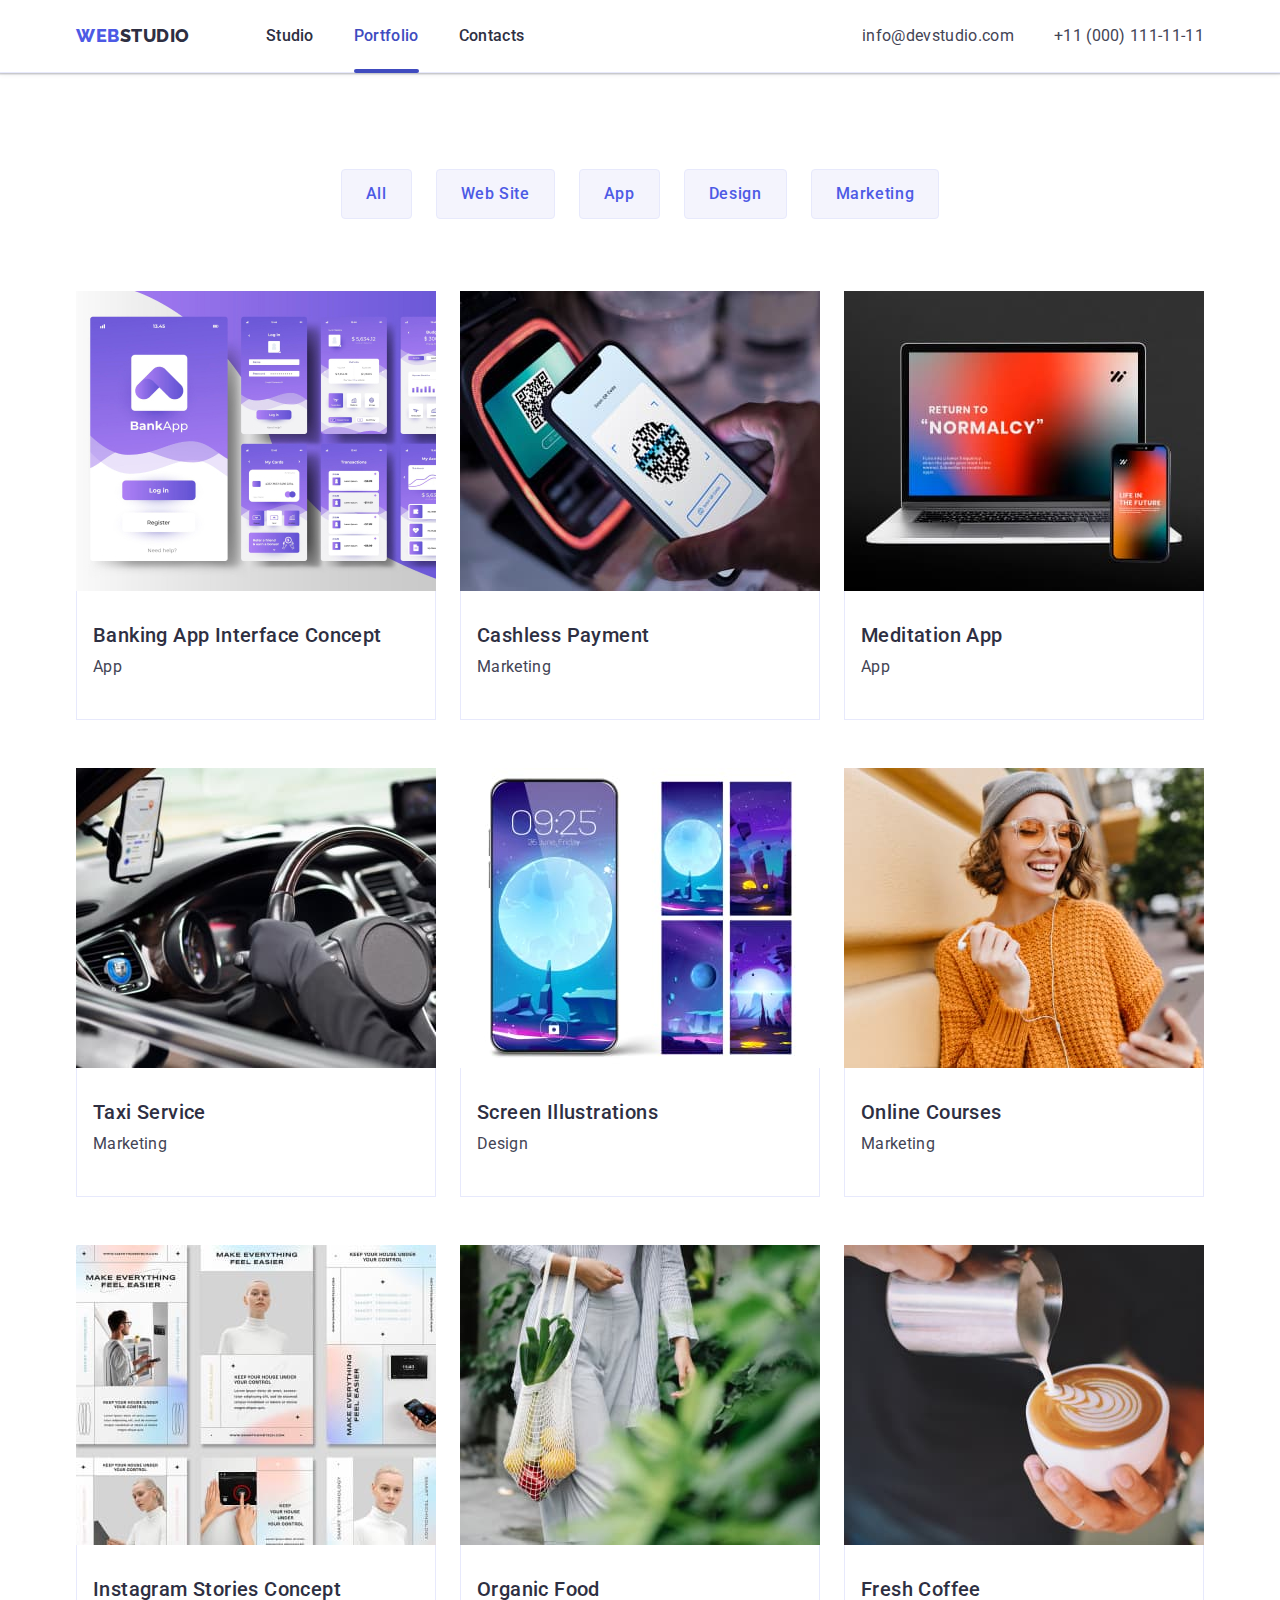
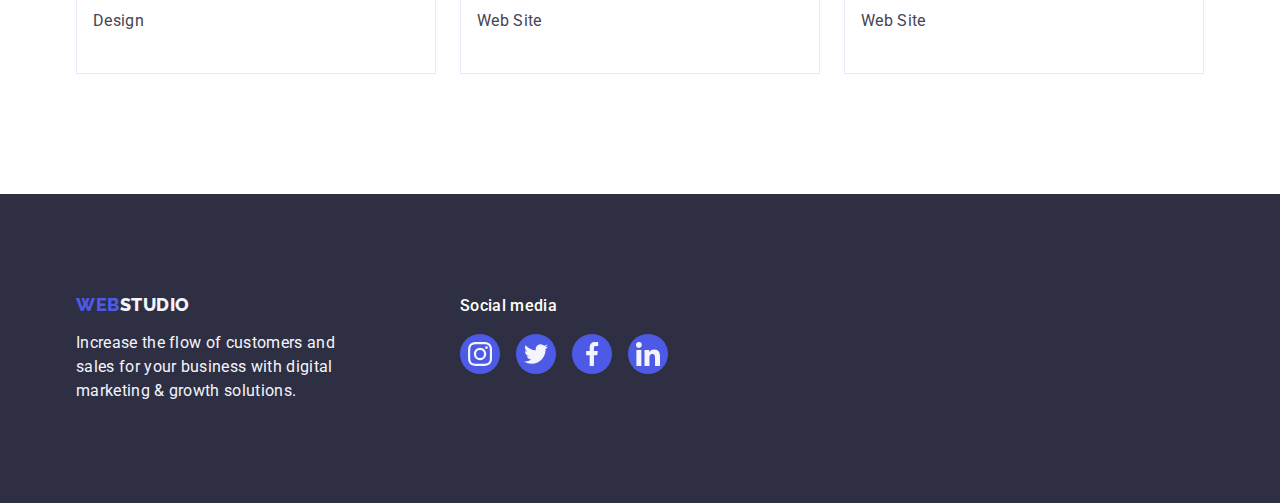
==== portfolio.html @ de72e560 "Summary" ====
<!DOCTYPE html>
<html lang="en">
  <head>
    <meta charset="UTF-8" />
    <meta name="viewport" content="width=device-width, initial-scale=1.0" />
    <title>Document</title>
    <link
      rel="stylesheet"
      href="https://cdnjs.cloudflare.com/ajax/libs/modern-normalize/2.0.0/modern-normalize.min.css"
    />
    <link href="./css/styles.css" rel="stylesheet" />
    <link rel="preconnect" href="https://fonts.googleapis.com" />
    <link rel="preconnect" href="https://fonts.gstatic.com" crossorigin />
    <link
      href="https://fonts.googleapis.com/css2?family=Raleway:wght@800&family=Roboto:wght@400;500;700;900&display=swap"
      rel="stylesheet"
    />
  </head>
  <body>
    <header class="header">
      <div class="header-navigation container">
        <nav class="nav">
          <a class="logo link" href="./index.html">
            Web<span class="highlight-dark">Studio</span></a
          >
          <ul class="menu-nav list">
            <li>
              <a class="menu-nav-item link" href="./index.html">Studio</a>
            </li>
            <li>
              <a class="menu-nav-item link-active link" href="./portfolio.html"
                >Portfolio</a
              >
            </li>
            <li><a class="menu-nav-item link" href="">Contacts</a></li>
          </ul>
        </nav>
        <address class="address-element">
          <ul class="address list">
            <li>
              <a class="contact link" href="mailto:info@devstudio.com"
                >info@devstudio.com</a
              >
            </li>
            <li>
              <a class="contact link" href="tel:+110001111111"
                >+11 (000) 111-11-11</a
              >
            </li>
          </ul>
        </address>
      </div>
    </header>
    <main>
      <section class="portfolio section">
        <div class="container">
          <h1 class="visually-hidden">Header portfolio</h1>
          <ul class="btn list">
            <li><button type="button" class="btn-menu">All</button></li>
            <li><button type="button" class="btn-menu">Web Site</button></li>
            <li><button type="button" class="btn-menu">App</button></li>
            <li><button type="button" class="btn-menu">Design</button></li>
            <li><button type="button" class="btn-menu">Marketing</button></li>
          </ul>
          <ul class="photos list">
            <li class="photos-list-item">
              <a class="photos-link link" href="">
                <div class="box">
                  <img
                    src="./images/banking-app.jpg"
                    alt="banking app"
                    width="360"
                    height="300"
                  />
                  <p class="overlay-paragraph">
                    14 Stylish and User-Friendly App Design Concepts · Task
                    Manager App · Calorie Tracker App · Exotic Fruit Ecommerce
                    App · Cloud Storage App
                  </p>
                </div>
                <div class="description">
                  <h2 class="photos-header">Banking App Interface Concept</h2>
                  <p class="paragraph">App</p>
                </div>
              </a>
            </li>
            <li class="photos-list-item">
              <a class="photos-link link" href="">
                <div class="box">
                  <img
                    src="./images/cashless-payment.jpg"
                    alt="cashless payment"
                    width="360"
                    height="300"
                  />
                  <p class="overlay-paragraph">
                    14 Stylish and User-Friendly App Design Concepts · Task
                    Manager App · Calorie Tracker App · Exotic Fruit Ecommerce
                    App · Cloud Storage App
                  </p>
                </div>
                <div class="description">
                  <h2 class="photos-header">Cashless Payment</h2>
                  <p class="paragraph">Marketing</p>
                </div>
              </a>
            </li>
            <li class="photos-list-item">
              <a class="photos-link link" href="">
                <div class="box">
                  <img
                    src="./images/meditaion-app.jpg"
                    alt="mediation app"
                    width="360"
                    height="300"
                  />
                  <p class="overlay-paragraph">
                    14 Stylish and User-Friendly App Design Concepts · Task
                    Manager App · Calorie Tracker App · Exotic Fruit Ecommerce
                    App · Cloud Storage App
                  </p>
                </div>
                <div class="description">
                  <h2 class="photos-header">Meditation App</h2>
                  <p class="paragraph">App</p>
                </div>
              </a>
            </li>
            <li class="photos-list-item">
              <a class="photos-link link" href="">
                <div class="box">
                  <img
                    src="./images/taxi-service.jpg"
                    alt="taxi"
                    width="360"
                    height="300"
                  />
                  <p class="overlay-paragraph">
                    14 Stylish and User-Friendly App Design Concepts · Task
                    Manager App · Calorie Tracker App · Exotic Fruit Ecommerce
                    App · Cloud Storage App
                  </p>
                </div>
                <div class="description">
                  <h2 class="photos-header">Taxi Service</h2>
                  <p class="paragraph">Marketing</p>
                </div>
              </a>
            </li>
            <li class="photos-list-item">
              <a class="photos-link link">
                <div class="box">
                  <img
                    src="./images/screen-illustrations.jpg"
                    alt="screen illustrations"
                    width="360"
                    height="300"
                  />
                  <p class="overlay-paragraph">
                    14 Stylish and User-Friendly App Design Concepts · Task
                    Manager App · Calorie Tracker App · Exotic Fruit Ecommerce
                    App · Cloud Storage App
                  </p>
                </div>
                <div class="description">
                  <h2 class="photos-header">Screen Illustrations</h2>
                  <p class="paragraph">Design</p>
                </div>
              </a>
            </li>
            <li class="photos-list-item">
              <a class="photos-link link">
                <div class="box">
                  <img
                    src="./images/online-coursers.jpg"
                    alt="online courses"
                    width="360"
                    height="300"
                  />
                  <p class="overlay-paragraph">
                    14 Stylish and User-Friendly App Design Concepts · Task
                    Manager App · Calorie Tracker App · Exotic Fruit Ecommerce
                    App · Cloud Storage App
                  </p>
                </div>
                <div class="description">
                  <h2 class="photos-header">Online Courses</h2>
                  <p class="paragraph">Marketing</p>
                </div>
              </a>
            </li>
            <li class="photos-list-item">
              <a class="photos-link link">
                <div class="box">
                  <img
                    src="./images/instagram-stories-concept.jpg"
                    alt="stories concept"
                    width="360"
                    height="300"
                  />
                  <p class="overlay-paragraph">
                    14 Stylish and User-Friendly App Design Concepts · Task
                    Manager App · Calorie Tracker App · Exotic Fruit Ecommerce
                    App · Cloud Storage App
                  </p>
                </div>
                <div class="description">
                  <h2 class="photos-header">Instagram Stories Concept</h2>
                  <p class="paragraph">Design</p>
                </div>
              </a>
            </li>
            <li class="photos-list-item">
              <a class="photos-link link">
                <div class="box">
                  <img
                    src="./images/organic-food.jpg"
                    alt="organic food"
                    width="360"
                    height="300"
                  />
                  <p class="overlay-paragraph">
                    14 Stylish and User-Friendly App Design Concepts · Task
                    Manager App · Calorie Tracker App · Exotic Fruit Ecommerce
                    App · Cloud Storage App
                  </p>
                </div>
                <div class="description">
                  <h2 class="photos-header">Organic Food</h2>
                  <p class="paragraph">Web Site</p>
                </div>
              </a>
            </li>
            <li class="photos-list-item">
              <a class="photos-link link">
                <div class="box">
                  <img
                    src="./images/fresh-coffee.jpg"
                    alt="cup of coffee"
                    width="360"
                    height="300"
                  />
                  <p class="overlay-paragraph">
                    14 Stylish and User-Friendly App Design Concepts · Task
                    Manager App · Calorie Tracker App · Exotic Fruit Ecommerce
                    App · Cloud Storage App
                  </p>
                </div>
                <div class="description">
                  <h2 class="photos-header">Fresh Coffee</h2>
                  <p class="paragraph">Web Site</p>
                </div>
              </a>
            </li>
          </ul>
        </div>
      </section>
    </main>
    <footer class="footer">
      <div class="container-footer container">
        <div class="content-footer">
          <a class="footer-logo link" href="./index.html">
            Web<span class="highlight-bright">Studio</span></a
          >
          <p class="footer-paragraph">
            Increase the flow of customers and sales for your business with
            digital marketing & growth solutions.
          </p>
        </div>
        <div class="socials-footer">
          <p class="socials-paragraph">Social media</p>
          <ul class="socials-footer-icon">
            <li class="socials-footer-item">
              <a class="socials-footer-link" href="">
                <svg width="24" height="24" class="icon-svg">
                  <use href="./images/icons.svg#icon-instagram"></use>
                </svg>
              </a>
            </li>
            <li class="socials-footer-item">
              <a class="socials-footer-link" href="">
                <svg width="24" height="24" class="icon-svg">
                  <use href="./images/icons.svg#icon-twitter"></use>
                </svg>
              </a>
            </li>
            <li class="socials-footer-item">
              <a class="socials-footer-link" href="">
                <svg width="24" height="24" class="icon-svg">
                  <use href="./images/icons.svg#icon-facebook"></use>
                </svg>
              </a>
            </li>
            <li class="socials-footer-item">
              <a class="socials-footer-link" href="">
                <svg width="24" height="24" class="icon-svg">
                  <use href="./images/icons.svg#icon-linkedin"></use>
                </svg>
              </a>
            </li>
          </ul>
        </div>
      </div>
    </footer>
  </body>
</html>
---- css/styles.css ----
:root {
  --navy-blue: #2e2f42;
  --slate: #434455;
  --light-slate: #8e8f99;
  --white: #ffffff;
  --cloud: #f4f4fd;
  --iris: #4d5ae5;
  --ocean: #404bbf;
  --cornflower: #e7e9fc;
  --green: #31d0aa;
  --dairy: #fcfcfc;
}

* {
  margin: 0;
  padding: 0;
}

img {
  display: block;
  max-width: 100%;
  height: auto;
}
button {
  cursor: pointer;
  border: none;
  border-radius: 4px;
}
ul,
ol {
  list-style: none;
  margin: 0;
  padding-left: 0;
}

.section {
  padding: 120px 0;
}
body {
  background: var(--white);
  font-family: 'Roboto', sans-serif;
  color: var(--slate);
}

.list {
  list-style-type: none;
}

.link {
  text-decoration: none;
}
.link-active {
  position: relative;
}
.header {
  border-bottom: 1px solid var(--cornflower);
  box-shadow: 0px 1px 6px 0px rgba(46, 47, 66, 0.08),
    0px 1px 1px 0px rgba(46, 47, 66, 0.16),
    0px 2px 1px 0px rgba(46, 47, 66, 0.08);
}
.header-navigation {
  display: flex;
  justify-content: space-between;
  align-items: center;
}

.nav {
  display: flex;
  align-items: center;
  justify-content: space-between;
}

.menu-nav {
  display: flex;
  gap: 40px;
}
.menu-nav-item {
  display: inline-block;
  color: var(--navy-blue);
  font-weight: 500;
  line-height: 1.5;
  letter-spacing: 0.02em;
  padding: 24px 0;
  transition-property: color;
  transition-duration: 250ms;
  transition-timing-function: cubic-bezier(0.4, 0, 0.2, 1);
}

.menu-nav-item:active,
.menu-nav-item:hover,
.menu-nav-item:focus {
  color: var(--ocean);
}

.menu-nav-item::after {
  content: ' ';
  position: absolute;
  left: 0;
  bottom: -1px;
  height: 4px;
  border-radius: 2px;
  background-color: var(--ocean);
  display: flex;
}
.link-active {
  position: relative;
  color: #404bbf;
}

.link-active::after {
  position: absolute;
  content: '';
  left: 0;
  bottom: -1px;
  width: 100%;
  height: 4px;
  background-color: #404bbf;
  border-radius: 2px;
}

.address {
  font-style: normal;
  display: flex;
  gap: 40px;
  padding: 24px 0;
}

.contact {
  color: var(--slate);
  line-height: 1.5;
  letter-spacing: 0.02em;
  transition-property: color;
  transition-duration: 250ms;
  transition-timing-function: cubic-bezier(0.4, 0, 0.2, 1);
}

.contact:hover,
.contact:focus,
.contact:active {
  color: var(--ocean);
}

.logo {
  color: var(--iris);
  font-family: 'Raleway', sans-serif;
  font-size: 18px;
  font-weight: 800;
  line-height: 1.17;
  text-transform: uppercase;
  letter-spacing: 0.03em;
  margin-right: 76px;
}

.highlight-dark {
  color: var(--navy-blue);
}

.container {
  width: 1158px;
  padding: 0 15px;
  margin: 0 auto;
}
.first-section {
  background-color: var(--navy-blue);
  padding: 188px 0;
  background-image: linear-gradient(
      rgba(46, 47, 66, 0.7),
      rgba(46, 47, 66, 0.7)
    ),
    url(../images/people-office.jpg);
  background-size: cover;
  background-position: center;
  background-repeat: no-repeat;
  max-width: 1440px;
  margin: auto;
}

.header-solutions,
.header-portfolio {
  color: var(--WHITE, #fff);
  text-align: center;
  font-size: 56px;
  font-weight: 700;
  line-height: 1.07;
  letter-spacing: 0.02em;
}

.header-solutions {
  max-width: 496px;
  margin-right: auto;
  margin-left: auto;
}

.btn-order {
  font-family: 'Roboto', sans-serif;
  color: var(--white);
  background-color: var(--iris);
  font-size: 16px;
  font-weight: 500;
  line-height: 1.5;
  letter-spacing: 0.04em;
  border: none;
  cursor: pointer;
  display: block;
  min-width: 169px;
  height: 56px;
  border-radius: 4px;
  margin-top: 48px;
  margin-right: auto;
  margin-left: auto;
  transition: background-color 250ms cubic-bezier(0.4, 0, 0.2, 1);
}

.btn-order:hover,
.btn-order:focus {
  color: var(--white);
  background-color: var(--ocean);
}
.icon {
  display: flex;
  justify-content: center;
  align-items: center;
  background-color: var(--cloud);
  height: 112px;
  border-radius: 4px;
  margin-bottom: 8px;
}

.goals-section {
  display: flex;
  padding: 120px 0;
}

.visually-hidden {
  position: absolute;
  width: 1px;
  height: 1px;
  margin: -1px;
  border: 0;
  padding: 0;
  white-space: nowrap;
  clip-path: inset(100%);
  clip: rect(0 0 0 0);
  overflow: hidden;
}

.goals {
  display: flex;
  gap: 24px;
}
.goals-list-item {
  width: calc((100% - 72px) / 4);
}
.tasks {
  display: flex;
  flex-direction: column;
  padding-top: 0;
  padding-bottom: 120px;
}
.photo-section {
  display: flex;
  gap: 24px;
  justify-content: center;
}
.photo-section-item {
  width: calc((100% - 48px) / 3);
}
.header-third {
  font-size: 20px;
  font-weight: 500;
  line-height: 1.2;
  letter-spacing: 0.02em;
  color: var(--navy-blue);
  margin-bottom: 8px;
}

.name {
  text-align: center;
  margin-bottom: 8px;
}

.position {
  text-align: center;
}

.paragraph {
  line-height: 1.5;
  letter-spacing: 0.02em;
  color: var(--slate);
  margin-bottom: 8px;
}

.our-team {
  background-color: var(--cloud);
  display: flex;
  flex-direction: column;
}
.team {
  display: flex;
  gap: 24px;
}
.header-second {
  color: var(--navy-blue);
  text-align: center;
  font-size: 36px;
  font-weight: 700;
  line-height: 1.11;
  letter-spacing: 0.02em;
  text-transform: capitalize;
  margin-bottom: 72px;
}

.team-list-item {
  background-color: var(--white);
  width: calc((100% - 72px) / 4);
  border-radius: 0px 0px 4px 4px;
  box-shadow: 0px 2px 1px 0px rgba(46, 47, 66, 0.08),
    0px 1px 1px 0px rgba(46, 47, 66, 0.16),
    0px 1px 6px 0px rgba(46, 47, 66, 0.08);
}
.name-position {
  padding: 32px 0px;
}

.team-svg {
  fill: var(--cloud);
}
.team-socials {
  display: flex;
  justify-content: center;
  gap: 24px;
}
.team-socials-item {
  width: 40px;
  height: 40px;
}

.team-socials-link {
  width: 100%;
  height: 100%;
  background-color: #4d5ae5;
  border-radius: 50%;
  display: flex;
  align-items: center;
  justify-content: center;
  transition-property: background-color;
  transition-duration: 250ms;
  transition-timing-function: cubic-bezier(0.4, 0, 0.2, 1);
}
.team-socials-link:hover,
.team-socials-link:focus {
  background-color: var(--ocean);
}
.portfolio {
  padding-top: 96px;
  padding-bottom: 120px;
}
.btn {
  display: flex;
  justify-content: center;
  gap: 24px;
  margin-bottom: 72px;
}
.btn-menu {
  color: var(--iris);
  background-color: var(--cloud);
  border: none;
  text-align: center;
  font-size: 16px;
  font-weight: 500;
  line-height: 1.5;
  letter-spacing: 0.64px;
  cursor: pointer;
  font-family: 'Roboto', sans-serif;
  padding: 12px 24px;
  border: 1px solid #e7e9fc;
  transition-property: color, background-color, border-color, box-shadow;
  transition-duration: 250ms;
  transition-timing-function: cubic-bezier(0.4, 0, 0.2, 1);
}

.btn-menu:hover,
.btn-menu:focus,
.btn-menu:active {
  color: var(--white);
  background-color: var(--ocean);
  border-color: transparent;
  box-shadow: 0px 2px 2px 0px rgba(0, 0, 0, 0.12),
    0px 2px 1px 0px rgba(0, 0, 0, 0.08), 0px 3px 1px 0px rgba(0, 0, 0, 0.1);
}
.photos {
  display: flex;
  flex-wrap: wrap;
  column-gap: 24px;
  row-gap: 48px;
}
.photos-list-item {
  width: calc((100% - 48px) / 3);
}
.box {
  position: relative;
  overflow: hidden;
}

.overlay-paragraph {
  position: absolute;
  top: 0;
  color: var(--cloud);
  font-size: 16px;
  font-weight: 400;
  line-height: 1.5;
  letter-spacing: 0.02em;
  padding: 40px 32px;
  background-color: var(--iris);
  width: 100%;
  height: 100%;
  transition: transform 250ms cubic-bezier(0.4, 0, 0.2, 1);
  transform: translateY(100%);
}

.photos-link {
  display: block;
  transition-property: box-shadow;
  transition-duration: 250ms;
  transition-timing-function: cubic-bezier(0.4, 0, 0.2, 1);
}

.photos-link:hover,
.photos-link:focus,
.photos-link:active {
  box-shadow: 0px 2px 1px 0px rgba(46, 47, 66, 0.08),
    0px 1px 1px 0px rgba(46, 47, 66, 0.16),
    0px 1px 6px 0px rgba(46, 47, 66, 0.08);
}
.photos-link:hover .overlay-paragraph,
.photos-link:focus .overlay-paragraph,
.photos-link:active .overlay-paragraph {
  box-shadow: 0px 2px 1px 0px rgba(46, 47, 66, 0.08),
    0px 1px 1px 0px rgba(46, 47, 66, 0.16),
    0px 1px 6px 0px rgba(46, 47, 66, 0.08);
  transform: translatey(0);
}

.description {
  padding: 32px 16px;
  border: 1px solid var(--cornflower);
  border-top: none;
}
.photos-list {
  list-style-type: none;
}

.photos .link {
  cursor: pointer;
}

.photos-header {
  color: var(--navy-blue);
  font-size: 20px;
  font-weight: 500;
  line-height: 1.2;
  letter-spacing: 0.4px;
  margin-bottom: 8px;
}

.photos-paragraph {
  color: var(--slate);
  line-height: 1.5;
  letter-spacing: 0.32px;
}
.customers-icons {
  display: flex;
  justify-content: center;
  gap: 24px;
}
.customers-icons-item {
  width: calc((100% - 120px) / 6);
  height: 88px;
}
.customers-icons-link {
  width: 100%;
  height: 100%;
  color: var(--light-slate);
  display: flex;
  align-items: center;
  justify-content: center;
  border-radius: 4px;
  border: 1px solid var(--LIGHT-SLATE, #8e8f99);
  transition: border-color 250ms cubic-bezier(0.4, 0, 0.2, 1),
    color 250ms cubic-bezier(0.4, 0, 0.2, 1);
}

.customers-icons-link:hover,
.customers-icons-link:focus {
  color: var(--ocean);
  border-color: var(--ocean);
}

.icon-customer {
  fill: currentColor;
}

.highlight-bright {
  color: var(--cloud);
}
.footer {
  background-color: var(--navy-blue);
  padding: 100px 0;
}

.container-footer {
  display: flex;
  align-items: baseline;
  padding: 0 15px;
}
.content-footer {
  margin-right: 120px;
}

.footer-logo {
  color: var(--iris);
  font-family: 'Raleway', sans-serif;
  font-size: 18px;
  font-weight: 800;
  line-height: 1.17;
  text-transform: uppercase;
  letter-spacing: 0.03em;
  display: inline-block;
  margin-bottom: 16px;
}

.footer-paragraph {
  line-height: 1.5;
  letter-spacing: 0.02em;
  color: var(--cloud);
  max-width: 264px;
}

.socials-paragraph {
  font-weight: 500;
  font-size: 16px;
  line-height: 1.5;
  letter-spacing: 0.02em;
  color: var(--white);
  margin-bottom: 16px;
}
.socials-footer {
  margin-right: 80px;
}

.socials-footer-icon {
  display: flex;
  gap: 16px;
}

.socials-footer-item {
  width: 40px;
  height: 40px;
}

.socials-footer-link {
  width: 100%;
  height: 100%;
  background-color: #4d5ae5;
  border-radius: 50%;
  display: flex;
  align-items: center;
  justify-content: center;
  transition-property: background-color;
  transition-duration: 250ms;
  transition-timing-function: cubic-bezier(0.4, 0, 0.2, 1);
}
.socials-footer-link:hover,
.socials-footer-link:focus {
  background-color: var(--green);
}

.icon-svg {
  fill: var(--cloud);
}
.backdrop {
  position: fixed;
  left: 0;
  top: 0;
  width: 100%;
  height: 100%;
  background: var(--NAVY-BLUE-modal, rgba(46, 47, 66, 0.4));
  transition: opacity 250ms cubic-bezier(0.4, 0, 0.2, 1),
    visibility 250ms cubic-bezier(0.4, 0, 0.2, 1);
}
.modal {
  width: 408px;
  min-height: 584px;
  border-radius: 4px;
  background: var(--dairy);
  box-shadow: 0px 2px 1px 0px rgba(0, 0, 0, 0.2),
    0px 1px 3px 0px rgba(0, 0, 0, 0.12), 0px 1px 1px 0px rgba(0, 0, 0, 0.14);
  position: absolute;
  top: 50%;
  left: 50%;
  transform: translate(-50%, -50%) scale(1);
  transition: transform 250ms cubic-bezier(0.4, 0, 0.2, 1);
  padding-top: 24px;
  padding-right: 24px;
  padding-left: 24px;
}
.is-hidden {
  opacity: 0;
  visibility: hidden;
  pointer-events: none;
}

.close-btn {
  position: absolute;
  top: 24px;
  right: 24px;
  width: 24px;
  height: 24px;
  border-radius: 50%;
  display: flex;
  align-items: center;
  justify-content: center;
  background-color: var(--cornflower);
  border: 1px solid rgba(0, 0, 0, 0.1);
  padding: 0;
  cursor: pointer;
  transition: background-color 250ms cubic-bezier(0.4, 0, 0.2, 1),
    border 250ms cubic-bezier(0.4, 0, 0.2, 1);
}

.close-btn:hover,
.close-btn:focus {
  border: none;
  background-color: #404bbf;
  fill: #ffffff;
}

.icon-close {
  transition: fill 250ms cubic-bezier(0.4, 0, 0.2, 1);
}

.email-footer {
  width: 264px;
  height: 40px;
  background-color: var(--navy-blue);
  border-radius: 4px;
  border: 1px solid var(--white);
  color: var(--white);
  margin-right: 24px;
}
.btn-subscribe {
  display: inline-flex;
  padding: 8px 24px;
  justify-content: center;
  align-items: center;
  gap: 16px;
  border-radius: 4px;
  background: var(--iris);
  color: var(--white);
  text-align: center;
  font-family: Roboto;
  position: relative;
}
.icon-subscribe {
  position: absolute;
}
.header-form-modal {
  margin-top: 72px;
  padding-bottom: 16px;
}
.order_form {
  display: flex;
  flex-direction: column;
}

label {
  display: flex;
  flex-direction: column;
}

.input-order-form {
  width: 100%;
  height: 40px;
  border-radius: 4px;
  border: 1px solid rgba(46, 47, 66, 0.4);
}
.textarea-form-modal {
  width: 100%;
  border-radius: 4px;
  border: 1px solid rgba(46, 47, 66, 0.4);
}
.input-container {
  position: relative;
}
.icon-form {
  position: absolute;
  fill: var(--navy-blue);
  top: 27%;
  left: 2%;
}
.btn-send {
  border-radius: 4px;
  background: var(--iris);
  display: inline-flex;
  padding: 16px 32px;
  align-items: flex-start;
  gap: 10px;
  color: var(--white);
  margin-top: 24px;
}

.privacypolicy {
  color: var(--light-slate);
  font-family: Roboto;
  font-size: 12px;
  font-weight: 400;
  line-height: 14px;
  letter-spacing: 0.48px;
  width: 338px;
  flex-direction: row;
  gap: 8px;
}
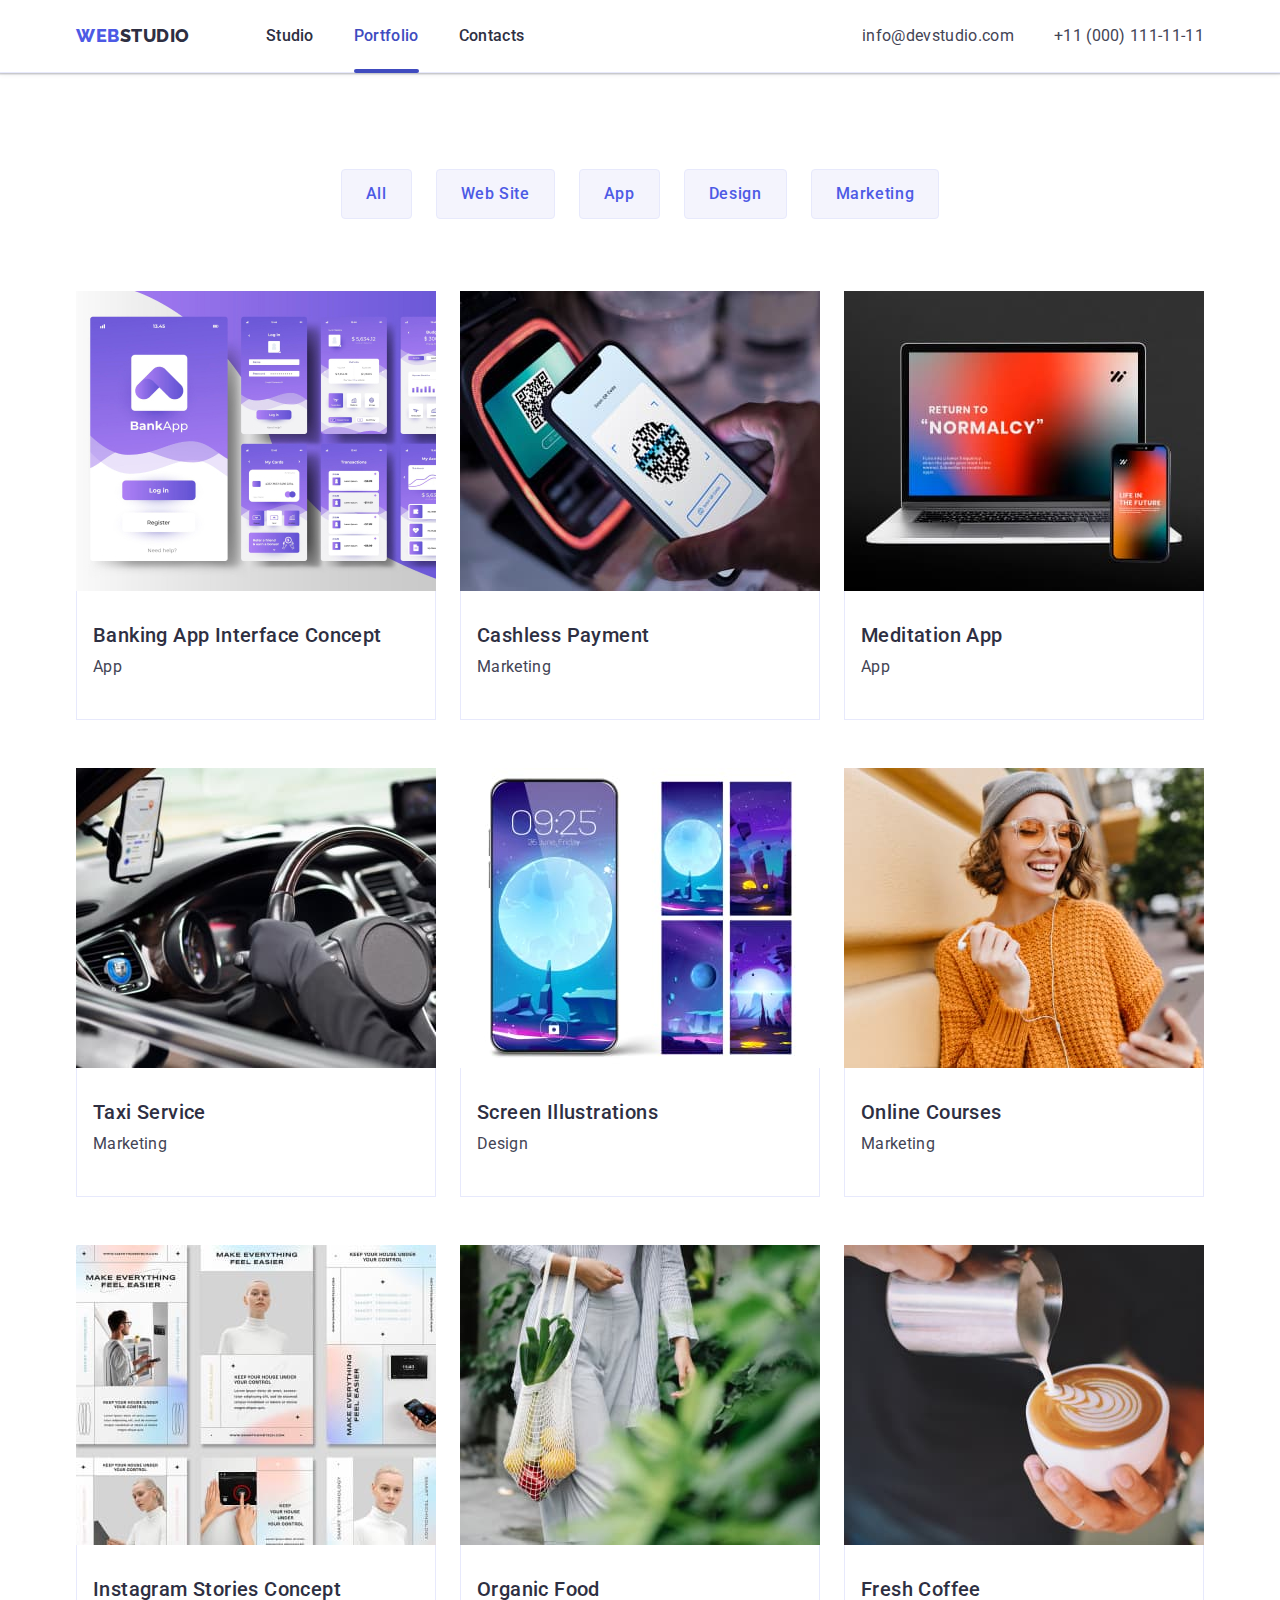
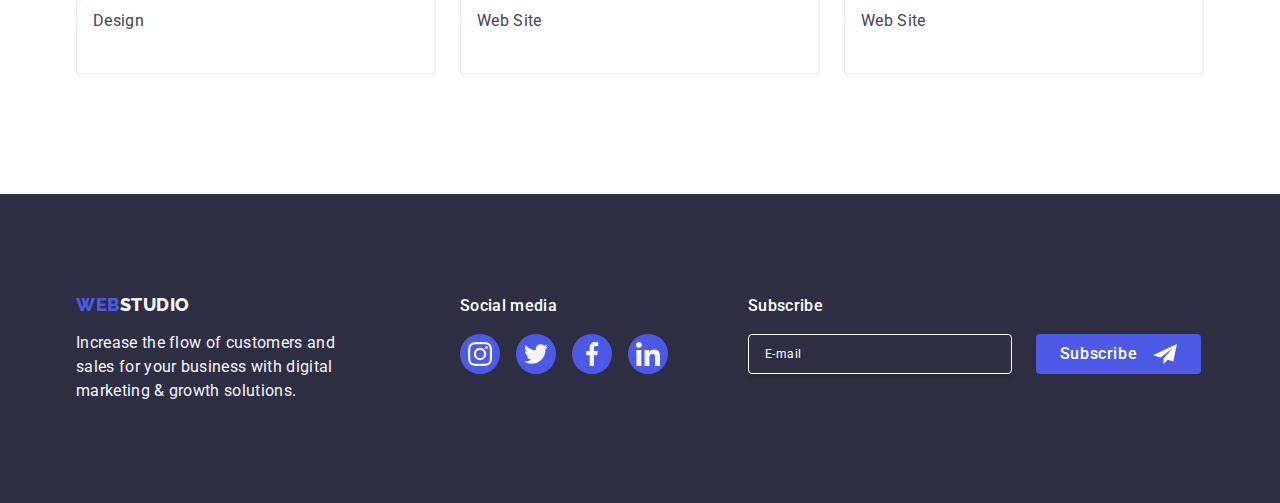
==== commit e28e0a96: "Summary" ====
--- a/portfolio.html
+++ b/portfolio.html
@@ -300,6 +300,25 @@
             </li>
           </ul>
         </div>
+        <div class="form-container">
+          <p class="socials-paragraph">Subscribe</p>
+          <form class="form-footer">
+            <label class="form-footer-label">
+              <input
+                class="email-footer"
+                name="email"
+                type="email"
+                placeholder="E-mail"
+              />
+            </label>
+            <button class="btn-subscribe" type="submit">
+              Subscribe
+              <svg width="24" height="24" class="icon-subscribe">
+                <use href="./images/icons.svg#icon-frame"></use>
+              </svg>
+            </button>
+          </form>
+        </div>
       </div>
     </footer>
   </body>
--- a/css/styles.css
+++ b/css/styles.css
@@ -600,9 +600,7 @@
   left: 50%;
   transform: translate(-50%, -50%) scale(1);
   transition: transform 250ms cubic-bezier(0.4, 0, 0.2, 1);
-  padding-top: 24px;
-  padding-right: 24px;
-  padding-left: 24px;
+  padding: 72px 24px 24px 24px;
 }
 .is-hidden {
   opacity: 0;
@@ -638,85 +636,184 @@
 .icon-close {
   transition: fill 250ms cubic-bezier(0.4, 0, 0.2, 1);
 }
+.form-footer {
+  display: flex;
+  gap: 24px;
+}
 
 .email-footer {
   width: 264px;
   height: 40px;
-  background-color: var(--navy-blue);
+  background-color: transparent;
   border-radius: 4px;
   border: 1px solid var(--white);
   color: var(--white);
-  margin-right: 24px;
+  font-size: 12px;
+  line-height: 1.5;
+  letter-spacing: 0.04em;
+  padding-left: 16px;
+  box-shadow: 0px 4px 4px 0px rgba(0, 0, 0, 0.15);
+}
+
+.email-footer::placeholder {
+  color: var(--white);
 }
 .btn-subscribe {
-  display: inline-flex;
-  padding: 8px 24px;
+  min-width: 165px;
+  height: 40px;
+  display: flex;
   justify-content: center;
   align-items: center;
-  gap: 16px;
+  font-family: 'Roboto', sans-serif;
+  font-size: 16px;
+  font-weight: 500;
+  line-height: 1.5;
+  letter-spacing: 0.04em;
+  cursor: pointer;
+  border: none;
   border-radius: 4px;
   background: var(--iris);
   color: var(--white);
+}
+.icon-subscribe {
+  margin-left: 16px;
+}
+.header-form-modal {
+  margin-bottom: 16px;
+  color: var(--navy-blue);
   text-align: center;
+  /* Body Medium */
   font-family: Roboto;
-  position: relative;
-}
-.icon-subscribe {
-  position: absolute;
-}
-.header-form-modal {
-  margin-top: 72px;
-  padding-bottom: 16px;
+  font-size: 16px;
+  font-style: normal;
+  font-weight: 500;
+  line-height: 1.5;
+  letter-spacing: 0.02em;
+}
+.label-container {
+  margin-bottom: 8px;
+}
+.label-modal {
+  font-size: 12px;
+  font-weight: 400;
+  line-height: 1.17;
+  letter-spacing: 0.04em;
+  color: var(--light-slate);
+  display: block;
+  margin-bottom: 4px;
 }
 .order_form {
   display: flex;
   flex-direction: column;
 }
 
-label {
+/* label {
   display: flex;
   flex-direction: column;
-}
+} */
 
 .input-order-form {
   width: 100%;
   height: 40px;
   border-radius: 4px;
   border: 1px solid rgba(46, 47, 66, 0.4);
-}
-.textarea-form-modal {
-  width: 100%;
-  border-radius: 4px;
+  background-color: transparent;
+  padding-left: 38px;
+  outline: transparent;
+  transition: border-color 250ms cubic-bezier(0.4, 0, 0.2, 1);
+}
+
+.input-order-form:focus {
+  border-color: var(--iris);
+}
+
+.input-container:focus-within .icon-form {
+  fill: var(--iris);
+}
+
+.input-checkbox-modal:checked + .label-modal-checkbox .icon-checkbox-container {
+  border: none;
+  background-color: var(--ocean);
+  fill: var(--cloud);
+}
+
+.icon-checkbox-container {
+  width: 16px;
+  height: 16px;
   border: 1px solid rgba(46, 47, 66, 0.4);
-}
+  border-radius: 2px;
+  transition: background-color 250ms cubic-bezier(0.4, 0, 0.2, 1),
+    border 250ms cubic-bezier(0.4, 0, 0.2, 1),
+    fill 250ms cubic-bezier(0.4, 0, 0.2, 1);
+  display: inline-flex;
+  align-items: center;
+  justify-content: center;
+  fill: transparent;
+}
+
 .input-container {
   position: relative;
 }
+
 .icon-form {
   position: absolute;
   fill: var(--navy-blue);
-  top: 27%;
-  left: 2%;
+  top: 50%;
+  left: 16px;
+  transform: translateY(-50%);
+  transition: fill 250ms cubic-bezier(0.4, 0, 0.2, 1);
+}
+
+.input-order-form:focus .icon-form {
+  fill: var(--iris);
 }
 .btn-send {
+  display: block;
+  min-width: 169px;
+  height: 56px;
+  font-family: 'Roboto', sans-serif;
+  font-size: 16px;
+  font-style: normal;
+  font-weight: 500;
+  line-height: 1.5;
+  letter-spacing: 0.04em;
   border-radius: 4px;
   background: var(--iris);
-  display: inline-flex;
-  padding: 16px 32px;
-  align-items: flex-start;
-  gap: 10px;
   color: var(--white);
-  margin-top: 24px;
-}
-
-.privacypolicy {
+  cursor: pointer;
+  border: none;
+  margin: 0 auto;
+  transition: background-color 250ms cubic-bezier(0.4, 0, 0.2, 1);
+}
+
+.textarea-container {
+  margin-bottom: 16px;
+}
+.textarea-form-modal {
+  width: 100%;
+  height: 120px;
+  font-size: 12px;
+  line-height: 1.17;
+  letter-spacing: 0.04em;
+  color: rgba(46, 47, 66, 0.4);
+  background-color: transparent;
+  padding: 8px 16px;
+  outline: transparent;
+  resize: none;
+  border-radius: 4px;
+  border: 1px solid rgba(46, 47, 66, 0.4);
+  transition: border-color 250ms cubic-bezier(0.4, 0, 0.2, 1);
+}
+.checkbox-container {
+  margin-bottom: 24px;
+}
+.label-modal-checkbox {
+  font-size: 12px;
+  line-height: 1.17;
+  letter-spacing: 0.04em;
   color: var(--light-slate);
-  font-family: Roboto;
-  font-size: 12px;
-  font-weight: 400;
-  line-height: 14px;
-  letter-spacing: 0.48px;
-  width: 338px;
-  flex-direction: row;
-  gap: 8px;
-}
+}
+
+.checkbox-privacypolicy-link {
+  color: var(--iris);
+}
